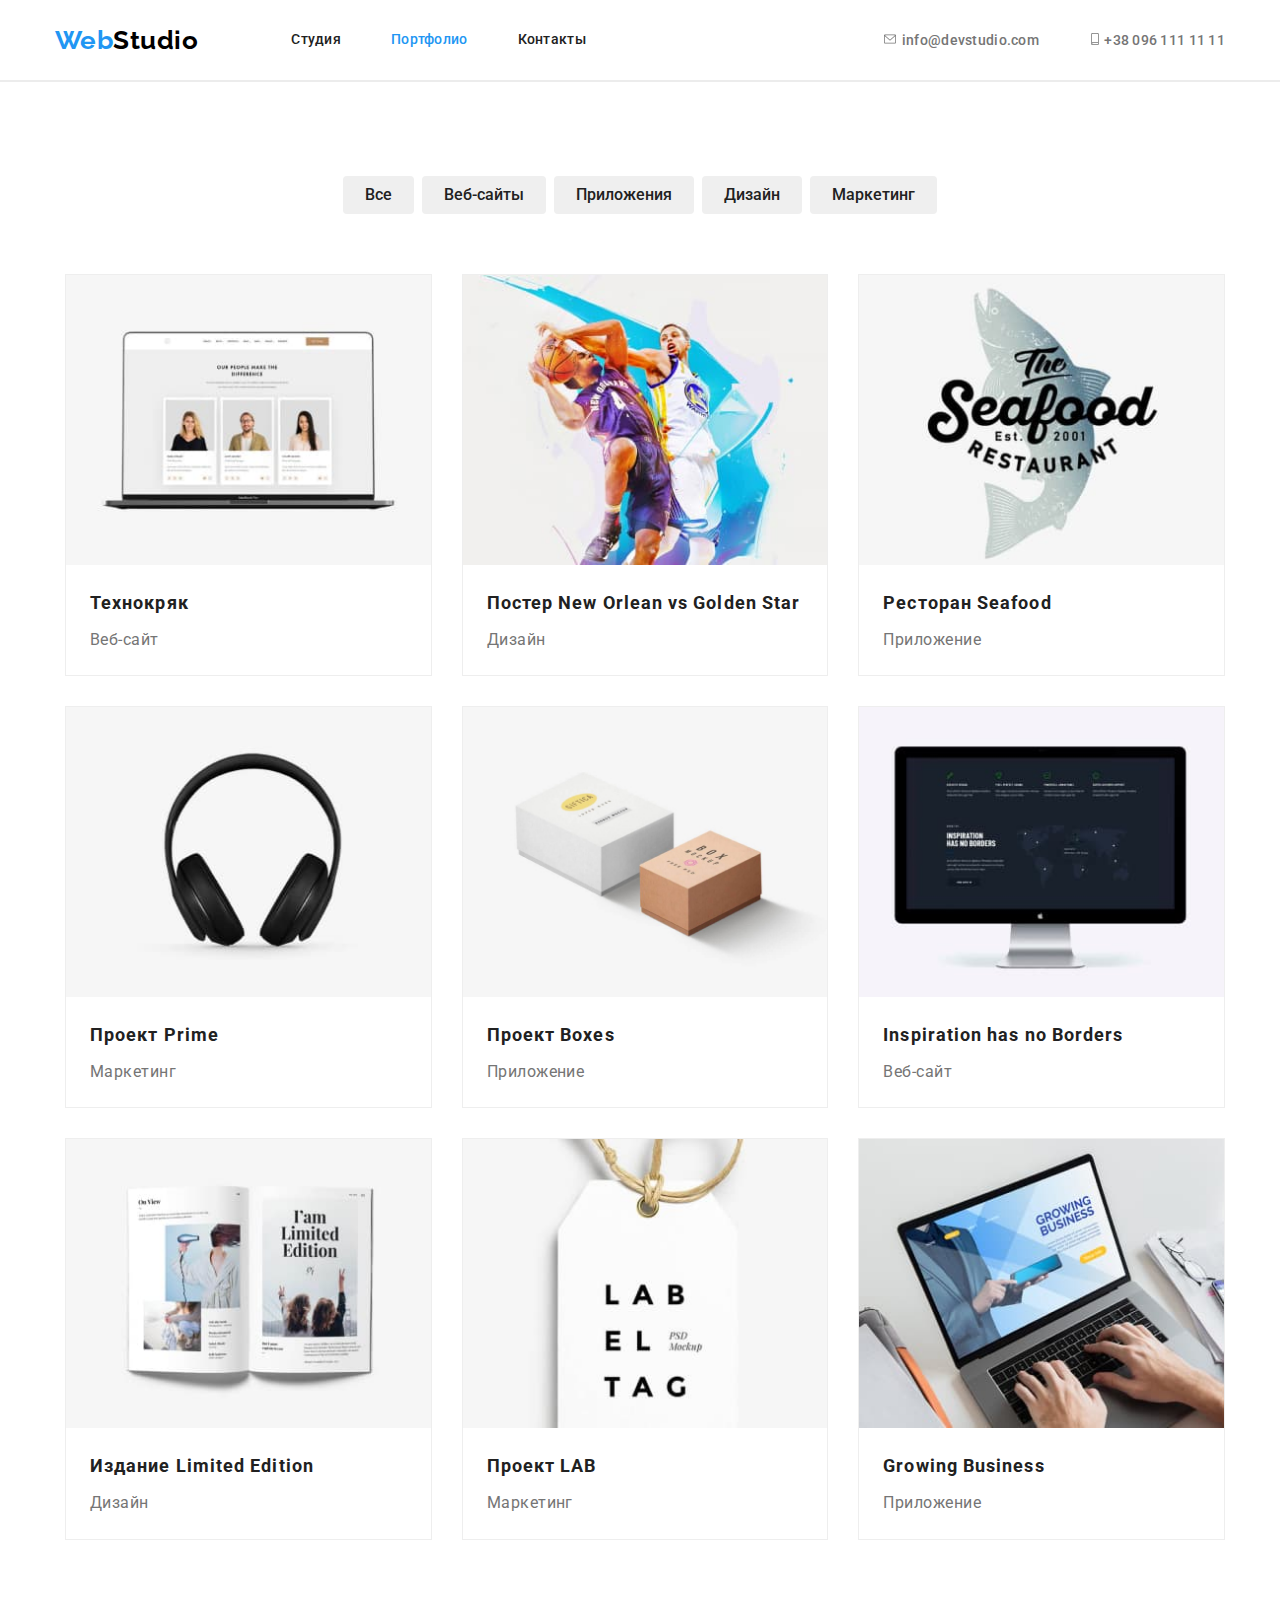
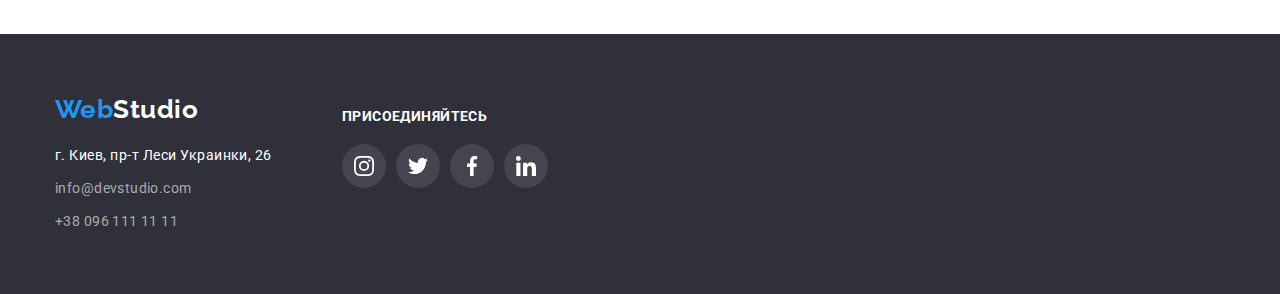
==== portfolio.html @ caa5dbf5 "add copy hw4" ====
<!DOCTYPE html>
<html lang="en">

<head>
  <meta charset="UTF-8" />
  <meta http-equiv="X-UA-Compatible" content="IE=edge" />
  <meta name="viewport" content="width=device-width, initial-scale=1.0" />
  <title>Document</title>
  <link rel="preconnect" href="https://fonts.gstatic.com" />
  <link href="https://fonts.googleapis.com/css2?family=Raleway:wght@700&family=Roboto:wght@400;500;700;900&display=swap"
    rel="stylesheet" />
  <link rel="stylesheet" href="
  https://cdnjs.cloudflare.com/ajax/libs/modern-normalize/1.1.0/modern-normalize.min.css" />
  <link rel="stylesheet" href="./css/styles.css" />
</head>

<body>
  <!-- Шапка -->

  <header>
    <div class="container">
      <div class="header-nav">
        <nav class="nav">
          <!-- Логотип -->
          <a href="./index.html" class="logo"><span>Web</span>Studio</a>

          <!-- Навигация -->
          <ul class="nav-list list">
            <li>
              <a href="./index.html" class="link">Студия</a>
            </li>
            <li>
              <a href="./portfolio.html" class="link current">Портфолио</a>
            </li>
            <li>
              <a href="" class="link">Контакты</a>
            </li>
          </ul>
        </nav>
        <!-- Контакты -->
        <ul class="contact list">
          <li class="contact-item">
            <a href="mailto:info@devstudio.com" class="email">
              <svg class="email-icon" width="18" height="12">
                <use href="./images/icons.svg#envelope"></use>
              </svg>
              info@devstudio.com</a>
          </li class="contact-item">
          <li>
            <a href="tel:+380961111111" class="phonenumber">
              <svg class="phone-icon" width="12" height="12">
                <use href="./images/icons.svg#phone"></use>
              </svg>
              +38 096 111 11 11</a>
          </li>
        </ul>
      </div>
    </div>
  </header>

  <!-- Тело -->

  <main>
    <section class="filter-section">
      <div class="container">
        <h1 hidden>Портфолио</h1>

        <!-- Фильтры -->

        <ul class="filter list">

          <!-- Кнопки -->

          <li class="item">
            <button type="button" class="button">Все</button>
          </li>
          <li class="item">
            <button type="button" class="button">Веб-сайты</button>
          </li>
          <li class="item">
            <button type="button" class="button">Приложения</button>
          </li>
          <li class="item">
            <button type="button" class="button">Дизайн</button>
          </li>
          <li class="item">
            <button type="button" class="button">Маркетинг</button>
          </li>
        </ul>
      </div>
    </section>

    <!-- Проэкты -->

    <section>
      <div class="container">
        <h2 class="section-title" hidden>Projects</h2>
        <ul class="project-list">
          <li>
            <img src="./images/homework2/project1.jpg" alt="Ноутбук" width="370" />
            <h3 class="title">Технокряк</h3>
            <p>Веб-сайт</p>
          </li>

          <li>
            <img src="./images/homework2/project2.jpg" alt="Баскетбол" width="370" />
            <h3 class="title">Постер New Orlean vs Golden Star</h3>
            <p>Дизайн</p>
          </li>

          <li>
            <img src="./images/homework2/project3.jpg" alt="Ресторан Seafood" width="370" />
            <h3 class="title">Ресторан Seafood</h3>
            <p>Приложение</p>
          </li>

          <li>
            <img src="./images/homework2/project4.jpg" alt="Наушники" width="370" />
            <h3 class="title">Проект Prime</h3>
            <p>Маркетинг</p>
          </li>

          <li>
            <img src="./images/homework2/project5.jpg" alt="Две коробки" width="370" />
            <h3 class="title">Проект Boxes</h3>
            <p>Приложение</p>
          </li>

          <li>
            <img src="./images/homework2/project6.jpg" alt="Компьютер" width="370" />
            <h3 class="title">Inspiration has no Borders</h3>
            <p>Веб-сайт</p>
          </li>

          <li>
            <img src="./images/homework2/project7.jpg" alt="Книга" width="370" />
            <h3 class="title">Издание Limited Edition</h3>
            <p>Дизайн</p>
          </li>

          <li>
            <img src="./images/homework2/project8.jpg" alt="Бирка" width="370" />
            <h3 class="title">Проект LAB</h3>
            <p>Маркетинг</p>
          </li>

          <li>
            <img src="./images/homework2/project9.jpg" alt="Печатание на ноутбуке" width="370" />
            <h3 class="title">Growing Business</h3>
            <p>Приложение</p>
          </li>
        </ul>
      </div>
    </section>
  </main>

  <!-- Подвал -->

  <footer>
    <div class="container">
      <div class="footer-list">
        <div class="address-list">
          <a href="./index.html" class="logo"><span>Web</span>Studio</a>
          <address class="address">
            <p>г. Киев, пр-т Леси Украинки, 26</p>
            <a href="mailto:info@devstudio.com">info@devstudio.com</a>
            <a href="tel:+380961111111">+38 096 111 11 11</a>
          </address>
        </div>
        <div class="social-list">
          <h2 class="social-list-title">Присоединяйтесь</h2>
          <ul class="list footer-icon-list">
              <li class="social-item-footer">
                <a class="social-link" href="">
                  <svg class="footer-icon" width="20" height="20">
                    <use href="./images/icons.svg#instagram"></use>
                  </svg>
                </a>
              </li>

              <li class="social-item-footer">
                <a class="social-link" href="">
                  <svg class="footer-icon" width="20" height="20">
                    <use href="./images/icons.svg#twitter"></use>
                  </svg>
                </a>
              </li>

              <li class="social-item-footer">
                <a class="social-link" href="">
                  <svg class="footer-icon" width="20" height="20">
                    <use href="./images/icons.svg#facebook"></use>
                  </svg>
                </a>
              </li>

              <li class="social-item-footer">
                <a class="social-link" href="">
                  <svg class="footer-icon" width="20" height="20">
                    <use href="./images/icons.svg#linkedin"></use>
                  </svg>
                </a>
              </li>
          </ul>
        </div>
        

      </div>



    </div>
  </footer>
</body>

</html>
---- css/styles.css ----
:root {
  --icon-color: #afb1b8;
  --common-bg-color: #ffffff;
  --main-text-color: #757575;
  --secondary-text-color: #212121;
  --accent-color: #2196f3;
  --border-bottom-colour: #ececec;
  --border-project-colour: #eeeeee;
  --card-set-gap: 30px;
  --card-shadow: 0px 2px 1px -1px rgba(0, 0, 0, 0.2),
    0px 1px 1px 0px rgba(0, 0, 0, 0.14), 0px 1px 3px 0px rgba(0, 0, 0, 0.12);
}

body {
  /* max-width: 1600px; */
  background: var(--common-bg-color);
  color: var(--main-text-color);
  font-family: Roboto;
  letter-spacing: 0.03em;
}

header {
  border-bottom: 1px solid var(--border-bottom-colour);
}
main {
  border-top: 1px solid var(--border-bottom-colour);
}

/* Утилиты */
.list,
.project-list {
  list-style: none;
  margin: 0;
  padding: 0;
}

/* * {
  outline: 1px solid tomato;
} */

img {
  display: block;
  max-width: 100%;
}

.container {
  width: 1200px;
  margin-left: auto;
  margin-right: auto;
  padding-left: 15px;
  padding-right: 15px;
  /* background: rgb(228, 228, 197); */
}

/* Логотип */

.logo {
  color: #000000;
  font-family: Raleway, sans-serif;
  font-weight: bold;
  font-size: 26px;
  line-height: 1.19;
  text-decoration: none;
}

span {
  color: var(--accent-color);
}

/* Навигация */
.header-nav {
  display: flex;
  align-items: center;
}
.nav {
  display: flex;
  align-items: center;
}

.nav-list {
  display: flex;
  margin-left: 93px;
}

.nav-list li:not(:last-child) {
  margin-right: 50px;
}

.nav-list .link {
  display: block;
  padding-top: 32px;
  padding-bottom: 32px;
  color: var(--secondary-text-color);
  font-weight: 500;
  font-size: 14px;
  line-height: 1.14;
  letter-spacing: 0.02em;
  text-decoration: none;
}

.nav-list .link:hover,
.nav-list .link:focus {
  color: var(--accent-color);
}
.nav-list .link.current {
  color: var(--accent-color);
}

/* -----------------------Контакты------------------------- */

.email,
.phonenumber {
  color: var(--main-text-color);
  font-weight: 500;
  font-size: 14px;
  line-height: 1.14;
  letter-spacing: 0.02em;
  text-decoration: none;
}
.email:hover,
.email:focus {
  color: var(--accent-color);
}
.phonenumber:hover,
.phonenumber:focus {
  color: var(--accent-color);
}
.contact {
  display: flex;
  margin-left: auto;
}
.contact li:not(:last-child) {
  margin-right: 50px;
}
/* .email::before {
  display: inline-block;
  content: '';
  width: 16px;
  height: 12px;
  margin-right: 10px;
  background-image: url(../images/svg/envelope.svg);
  
} */
/* .phonenumber::before {
  display: inline-block;
  content: '';
  width: 10px;
  height: 16px;
  margin-right: 10px;
  background-image: url(../images/svg/smartphone.svg);
  background-repeat: no-repeat;
  background-position: bottom;
  
} */
.email-icon,
.phone-icon {
  fill: currentColor;
}

/*---------------------------- Герой----------------------- */

.hero {
  max-width: 1600px;
  height: 600px;
  margin-left: auto;
  margin-right: auto;

  padding-top: 200px;
  padding-bottom: 200px;

  /* background:#2F303A; */
  background-image: linear-gradient(
      to right,
      rgba(47, 48, 58, 0.4),
      rgba(47, 48, 58, 0.4)
    ),
    url(../images/Img.jpg);

  /* background-image: url(../images/Img.jpg); */
}

.hero-title {
  margin: 0 237px;

  color: var(--common-bg-color);
  font-weight: 900;
  font-size: 44px;
  line-height: 1.36;
  text-align: center;
  letter-spacing: 0.06em;
  text-transform: uppercase;
}

/* --------------------Кнопки----------------------- */

.hero-btn.button {
  display: flex;
  margin: 30px auto 0;
  padding: 10px 32px;
  border: none;
  border-radius: 4px;

  color: #ffffff;
  background: var(--accent-color);
  font-family: Roboto;
  font-weight: 700;
  font-size: 16px;
  line-height: 2;
  align-items: center;
  letter-spacing: 0.06em;
  cursor: pointer;
}

.button {
  color: var(--secondary-text-color);
  font-family: Roboto;
  font-weight: 500;
  font-size: 16px;
  line-height: 1.63;
  cursor: pointer;
}
.button:focus,
.button:hover {
  background: var(--accent-color);
  color: var(--common-bg-color);
  box-shadow: var(--card-shadow);
}

/* Особенности */

.features-section {
  padding-top: 94px;
  padding-bottom: 94px;
}
.features .list {
  display: flex;
}

.list .item + .item {
  margin-left: 30px;
}

.section-title {
  color: var(--secondary-text-color);
  font-weight: 700;
  font-size: 36px;
  line-height: 1.17;
  text-align: center;
  margin-top: 0;
  margin-bottom: 50px;
}

.list .title {
  margin-top: 30px;
  margin-bottom: 10px;
  color: var(--secondary-text-color);
  font-weight: 700;
  font-size: 14px;
  line-height: 1.63;
  text-transform: uppercase;
  /* text-align: center; */
}
.features-list {
  text-align: left;
}

.list p {
  font-weight: 400;
  font-size: 14px;
  line-height: 1.63;
  margin-top: 0;
  margin-bottom: 0;
}
/* .ditails::before,
.punctuality::before, 
.planning::before, 
.technologies::before {
  display: block;
  content: '';
  height: 120px;
  background-color: #F5F4FA;
  background-repeat: no-repeat;
  background-position: center;
  margin-bottom: 10px;
}
.ditails::before {
  background-image: url(../images/svg/antenna.svg);
}
.punctuality::before {
  background-image: url(../images/svg/clock.svg)
}
.planning::before {
  background-image: url(../images/svg/diagram.svg)
}
.technologies::before {
  background-image: url(../images/svg/astronaut.svg)
} */
.features-icon {
  display: block;
  margin-bottom: 10px;
  height: 120px;
  background-color: #f5f4fa;
  text-align: center;
  padding: 25px 100px;
}

/* Чем мы занимаемся */

.work {
  padding-bottom: 94px;
  /* background: teal; */
}

.work-list {
  display: flex;
}

.work-list .item + .item {
  margin-left: 30px;
}

/*---------------------- Наша команда --------------------------*/

.team-section {
  padding-bottom: 94px;
  padding-top: 94px;
}

.team-list {
  display: flex;
}

.team-list p {
  text-align: center;
}

.team-list .title {
  text-align: center;
  text-transform: none;
  font-weight: 500;
  font-size: 16px;
  line-height: 1.19;
}

.team-section {
  background: #f5f4fa;
}
.team-list .item {
  padding-bottom: 30px;
  border-radius: 3px;
  background: var(--common-bg-color);
  box-shadow: var(--card-shadow);
  overflow: hidden;
}

.team-list .item + .item {
  margin-left: 30px;
}

.team-icon-list {
  display: flex;
  align-items: center;
  margin-top: 16px;
  margin-left: 35px;

  /* outline: 1px solid teal; */
}

.social-link {
  display: flex;
  width: 44px;
  height: 44px;
  border-radius: 50%;
  justify-content: center;
  align-items: center;
}

.social-item:not(:last-child) {
  margin-right: 10px;
}

.social-icon {
  fill: var(--icon-color);
  /* outline: 1px solid tomato; */
}


.team-link:hover{
  background-color: var(--accent-color);
  
}
.team-link:hover .social-icon {
  fill: var(--common-bg-color);
}

/* ---------------------------Постоянный клиенты-------------------------- */

.clients-section-title {
  margin-top: 94px;
  margin-bottom: 0;


  font-weight: 700;
  font-size: 36px;
  line-height: 42px;
  text-align: center;
  letter-spacing: 0.03em;
  color: var(--secondary-text-color);

}




.clients-list {
  display: flex;
  margin-top: 50px;
  margin-bottom: 94px;

  /* outline: 1px solid tomato; */
}

.clients-item {
  display: flex;
  justify-content: center;
  align-items: center;
  
  
  
  
}

.clients-item:not(:last-child) {
  margin-right: 30px;
}

.clients-link {
  display: flex;
  width: 170px;
  height: 92px;
  justify-content: center;
  align-items: center;
  border: 1px solid #AFB1B8;
  border-radius: 4px;
  
}

.clients-icon {
  fill: #AFB1B8;
  
  /* max-width: 100%;
  max-height: 100%; */
  
  
  /* outline: 1px solid teal; */
}

.clients-link:hover {
  border-color: var(--accent-color);
}

.clients-link:hover .clients-icon {
  
  fill: var(--accent-color);
}








/* -----------------------FOOTER-------------------- */

footer .logo {
  display: block;
  margin-bottom: 20px;
  color: #ffffff;
}
footer {
  padding: 60px 0;
  background: #2f303a;
}

.address p {
  color: var(--common-bg-color);
  font-style: normal;
  font-weight: 400;
  font-size: 14px;
  line-height: 1.7;
  margin-top: 0;
  margin-bottom: 9px;
}

.address a {
  color: rgba(255, 255, 255, 0.6);
  font-weight: 400;
  font-style: normal;
  font-size: 14px;
  line-height: 1.71;
  letter-spacing: 0.03em;
  text-decoration: none;
  display: block;
}
.address a:not(:last-child) {
  margin-bottom: 9px;
}

.address a:focus,
.address a:hover {
  color: var(--accent-color);
}

.footer-list {
  display: flex;
  
}

.social-list {
  margin-top: 15px;
  margin-left: 70px;
}



.social-list-title {
  margin: 0;
  font-weight: 700;
  font-size: 14px;
  line-height: 1.14;
  letter-spacing: 0.03em;
  text-transform: uppercase;
  color: var(--common-bg-color);
}

.footer-icon-list {
  display: flex;
  
  
  align-items: center;
  margin-top: 20px;

  /* outline: 1px solid tomato; */
}

.social-item-footer:not(:last-child) {
  margin-right: 10px;
}

.social-item-footer {
  background-color: rgba(255, 255, 255, 0.1);
  border-radius: 50%;
}

.social-link-footer {
  display: flex;
  width: 44px;
  height: 44px;
  
  justify-content: center;
  align-items: center;
  
  /* background-color: tomato; */
}

.footer-icon {
  max-width: 100%;
  max-height: 100%;
  fill: var(--common-bg-color);
  
}

.social-link:hover  {
  background-color: var(--accent-color);
}

/* Портфолио */

/* Фильтры */
.filter-section {
  padding-top: 94px;
  padding-bottom: 50px;}

.filter {
  display: flex;
  justify-content: center;
}

.filter .item + .item {
  margin-left: 8px;
}


/* Проэкты */

.project-list {
  display: flex;
  flex-wrap: wrap;
  margin-top: -20px;
  margin-left: -20px;
  padding-bottom: 94px;
}

.project-list > li {
  margin-left: var(--card-set-gap);
  margin-top: var(--card-set-gap);
  flex-basis: calc(100% / 3 - var(--card-set-gap));
  border: 1px solid var(--border-project-colour);

}

.project-list > li:hover {
  box-shadow: var(--card-shadow);

}



.project-list .title {
  margin: 20px 24px 4px 24px;

  color: var(--secondary-text-color);
  font-weight: bold;
  font-size: 18px;
  line-height: 2;
  letter-spacing: 0.06em;
}

.project-list p {
  margin: 0 24px 20px 24px;

  font-weight: 400;
  font-size: 16px;
  line-height: 1.88;
}

.item .button {
  padding: 6px 22px;
  border: none;
  border-radius: 4px;
}
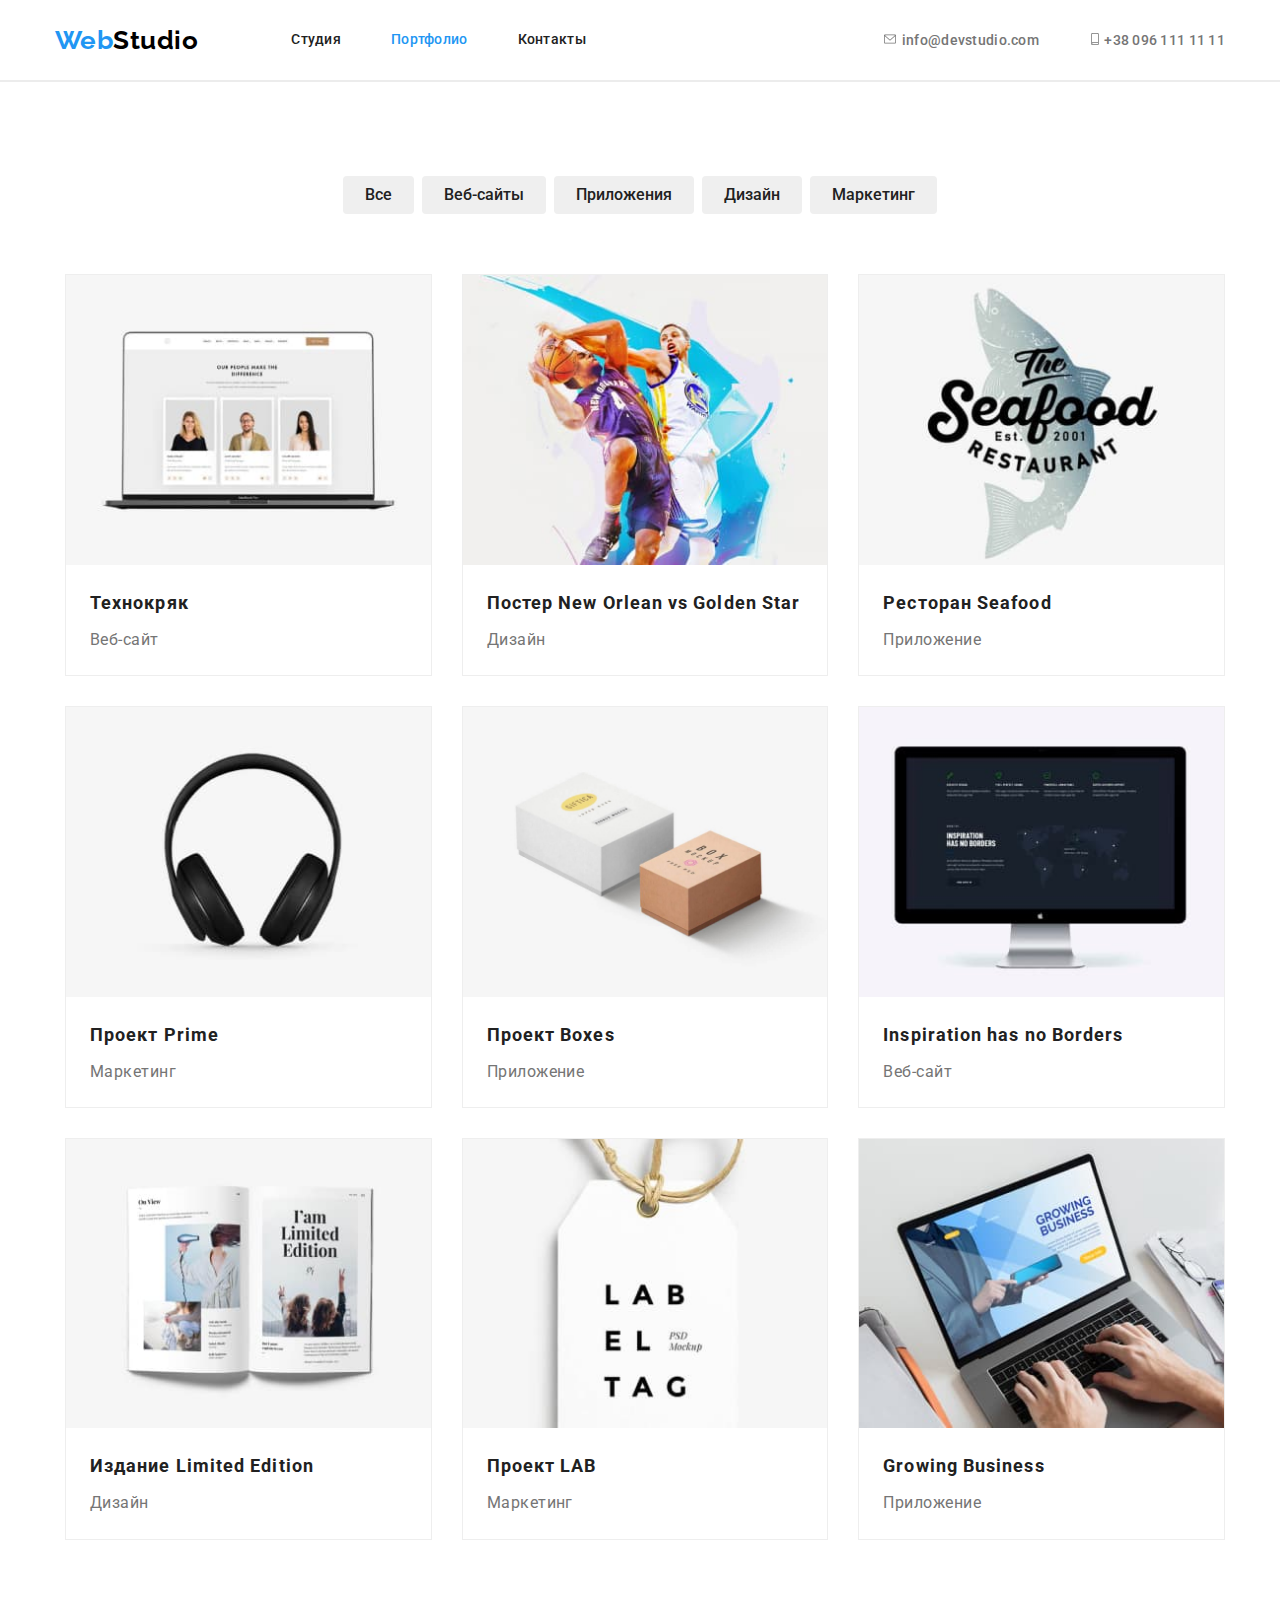
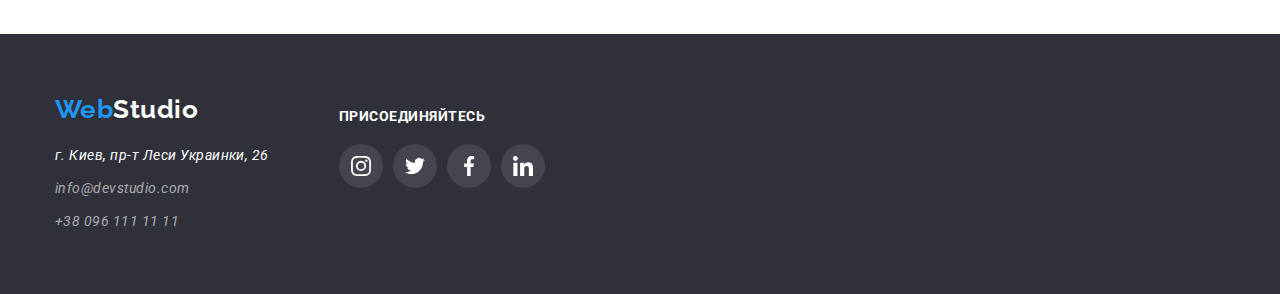
==== commit 5b34d679: "add transition" ====
--- a/portfolio.html
+++ b/portfolio.html
@@ -27,17 +27,19 @@
           <!-- Навигация -->
           <ul class="nav-list list">
             <li>
-              <a href="./index.html" class="link">Студия</a>
+              <a href="./index.html" class="nav-link">Студия</a>
             </li>
             <li>
-              <a href="./portfolio.html" class="link current">Портфолио</a>
+              <a href="./portfolio.html" class="nav-link current">Портфолио</a>
             </li>
             <li>
-              <a href="" class="link">Контакты</a>
+              <a href="" class="nav-link">Контакты</a>
             </li>
           </ul>
         </nav>
-        <!-- Контакты -->
+
+        <!---------------- Контакты ----------------->
+
         <ul class="contact list">
           <li class="contact-item">
             <a href="mailto:info@devstudio.com" class="email">
@@ -45,6 +47,7 @@
                 <use href="./images/icons.svg#envelope"></use>
               </svg>
               info@devstudio.com</a>
+
           </li class="contact-item">
           <li>
             <a href="tel:+380961111111" class="phonenumber">
@@ -58,18 +61,18 @@
     </div>
   </header>
 
-  <!-- Тело -->
+  <!--  ----------------------Тело----------------- -->
 
   <main>
     <section class="filter-section">
       <div class="container">
         <h1 hidden>Портфолио</h1>
 
-        <!-- Фильтры -->
+        <!-- -----------------Фильтры------------ -->
 
         <ul class="filter list">
 
-          <!-- Кнопки -->
+          <!-- ---------------Кнопки------------- -->
 
           <li class="item">
             <button type="button" class="button">Все</button>
--- a/css/styles.css
+++ b/css/styles.css
@@ -9,10 +9,10 @@
   --card-set-gap: 30px;
   --card-shadow: 0px 2px 1px -1px rgba(0, 0, 0, 0.2),
     0px 1px 1px 0px rgba(0, 0, 0, 0.14), 0px 1px 3px 0px rgba(0, 0, 0, 0.12);
+  --transition-timing: cubic-bezier(0.4, 0, 0.2, 1);
 }
 
 body {
-  /* max-width: 1600px; */
   background: var(--common-bg-color);
   color: var(--main-text-color);
   font-family: Roboto;
@@ -86,7 +86,7 @@
   margin-right: 50px;
 }
 
-.nav-list .link {
+.nav-list .nav-link {
   display: block;
   padding-top: 32px;
   padding-bottom: 32px;
@@ -96,13 +96,17 @@
   line-height: 1.14;
   letter-spacing: 0.02em;
   text-decoration: none;
-}
-
-.nav-list .link:hover,
-.nav-list .link:focus {
+
+  transition-property: color;
+  transition-duration: 250ms;
+  transition-timing-function: var(--transition-timing);
+}
+
+.nav-list .nav-link:hover,
+.nav-list .nav-link:focus {
   color: var(--accent-color);
 }
-.nav-list .link.current {
+.nav-list .nav-link.current {
   color: var(--accent-color);
 }
 
@@ -116,42 +120,31 @@
   line-height: 1.14;
   letter-spacing: 0.02em;
   text-decoration: none;
-}
+
+  transition-property: color;
+  transition-duration: 250ms;
+  transition-timing-function: var(--transition-timing);
+}
+
 .email:hover,
 .email:focus {
   color: var(--accent-color);
 }
+
 .phonenumber:hover,
 .phonenumber:focus {
   color: var(--accent-color);
 }
+
 .contact {
   display: flex;
   margin-left: auto;
 }
+
 .contact li:not(:last-child) {
   margin-right: 50px;
 }
-/* .email::before {
-  display: inline-block;
-  content: '';
-  width: 16px;
-  height: 12px;
-  margin-right: 10px;
-  background-image: url(../images/svg/envelope.svg);
-  
-} */
-/* .phonenumber::before {
-  display: inline-block;
-  content: '';
-  width: 10px;
-  height: 16px;
-  margin-right: 10px;
-  background-image: url(../images/svg/smartphone.svg);
-  background-repeat: no-repeat;
-  background-position: bottom;
-  
-} */
+
 .email-icon,
 .phone-icon {
   fill: currentColor;
@@ -218,10 +211,18 @@
   font-size: 16px;
   line-height: 1.63;
   cursor: pointer;
-}
+  box-shadow: none;
+
+  transition-property: color, background-color, box-shadow;
+  transition-duration: 250ms;
+  transition-timing-function: var(--transition-timing);
+
+
+}
+
 .button:focus,
 .button:hover {
-  background: var(--accent-color);
+  background-color: var(--accent-color);
   color: var(--common-bg-color);
   box-shadow: var(--card-shadow);
 }
@@ -304,7 +305,7 @@
   padding: 25px 100px;
 }
 
-/* Чем мы занимаемся */
+/*------------------------------- Чем мы занимаемся -----------------*/
 
 .work {
   padding-bottom: 94px;
@@ -319,7 +320,44 @@
   margin-left: 30px;
 }
 
-/*---------------------- Наша команда --------------------------*/
+.work-thumb { 
+  position: relative;
+
+}
+
+.work-list .work-title {
+  margin: 0;
+  padding-top: 27px;
+  padding-bottom: 27px;
+  /* padding-left: 82px; */
+  position: absolute;
+  bottom: 0;
+  left: 0;
+  width: 100%;
+  border: transparent;
+
+  text-transform: uppercase;
+  font-weight: 700;
+  font-size: 14px;
+  line-height: 1.14;
+  text-align: center;
+  color: #FFFFFF;
+  background: rgba(47, 48, 58, 0.8);
+  
+  transition-property: box-shadow, border;
+  transition-duration: 250ms;
+  transition-timing-function: var(--transition-timing);
+
+}
+
+.work-thumb:hover .work-title {
+  box-shadow: 0px 4px 4px rgba(0, 0, 0, 0.25);
+  border: 1px solid #000000;;
+}
+
+
+
+/*-------------------------------- Наша команда --------------------------*/
 
 .team-section {
   padding-bottom: 94px;
@@ -373,6 +411,10 @@
   border-radius: 50%;
   justify-content: center;
   align-items: center;
+
+  transition-property: background-color;
+  transition-duration: 250ms;
+  transition-timing-function: var(--transition-timing);
 }
 
 .social-item:not(:last-child) {
@@ -382,6 +424,10 @@
 .social-icon {
   fill: var(--icon-color);
   /* outline: 1px solid tomato; */
+
+  transition-property: fill;
+  transition-duration: 250ms;
+  transition-timing-function: var(--transition-timing);
 }
 
 
@@ -404,7 +450,6 @@
   font-size: 36px;
   line-height: 42px;
   text-align: center;
-  letter-spacing: 0.03em;
   color: var(--secondary-text-color);
 
 }
@@ -442,6 +487,10 @@
   align-items: center;
   border: 1px solid #AFB1B8;
   border-radius: 4px;
+
+  transition-property: border-color;
+  transition-duration: 250ms;
+  transition-timing-function: var(--transition-timing);
   
 }
 
@@ -451,8 +500,11 @@
   /* max-width: 100%;
   max-height: 100%; */
   
-  
-  /* outline: 1px solid teal; */
+  transition-property: fill;
+  transition-duration: 250ms;
+  transition-timing-function: var(--transition-timing);
+
+  
 }
 
 .clients-link:hover {
@@ -485,7 +537,7 @@
 
 .address p {
   color: var(--common-bg-color);
-  font-style: normal;
+  font-style: 400;
   font-weight: 400;
   font-size: 14px;
   line-height: 1.7;
@@ -496,12 +548,15 @@
 .address a {
   color: rgba(255, 255, 255, 0.6);
   font-weight: 400;
-  font-style: normal;
+  font-style: 400;
   font-size: 14px;
   line-height: 1.71;
-  letter-spacing: 0.03em;
   text-decoration: none;
   display: block;
+
+  transition-property: color;
+  transition-duration: 250ms;
+  transition-timing-function: var(--transition-timing);
 }
 .address a:not(:last-child) {
   margin-bottom: 9px;
@@ -529,7 +584,6 @@
   font-weight: 700;
   font-size: 14px;
   line-height: 1.14;
-  letter-spacing: 0.03em;
   text-transform: uppercase;
   color: var(--common-bg-color);
 }
@@ -553,21 +607,12 @@
   border-radius: 50%;
 }
 
-.social-link-footer {
-  display: flex;
-  width: 44px;
-  height: 44px;
-  
-  justify-content: center;
-  align-items: center;
-  
-  /* background-color: tomato; */
-}
 
 .footer-icon {
   max-width: 100%;
   max-height: 100%;
   fill: var(--common-bg-color);
+
   
 }
 
@@ -575,7 +620,7 @@
   background-color: var(--accent-color);
 }
 
-/* Портфолио */
+/*----------------------------------------- Портфолио ----------------------------*/
 
 /* Фильтры */
 .filter-section {
@@ -592,7 +637,7 @@
 }
 
 
-/* Проэкты */
+/*------------------------------------------ Проэкты ---------------------------*/
 
 .project-list {
   display: flex;
@@ -607,7 +652,11 @@
   margin-top: var(--card-set-gap);
   flex-basis: calc(100% / 3 - var(--card-set-gap));
   border: 1px solid var(--border-project-colour);
-
+  box-shadow: none;
+
+  transition-property: box-shadow;
+  transition-duration: 250ms;
+  transition-timing-function: var(--transition-timing);
 }
 
 .project-list > li:hover {
@@ -640,3 +689,4 @@
   border: none;
   border-radius: 4px;
 }
+
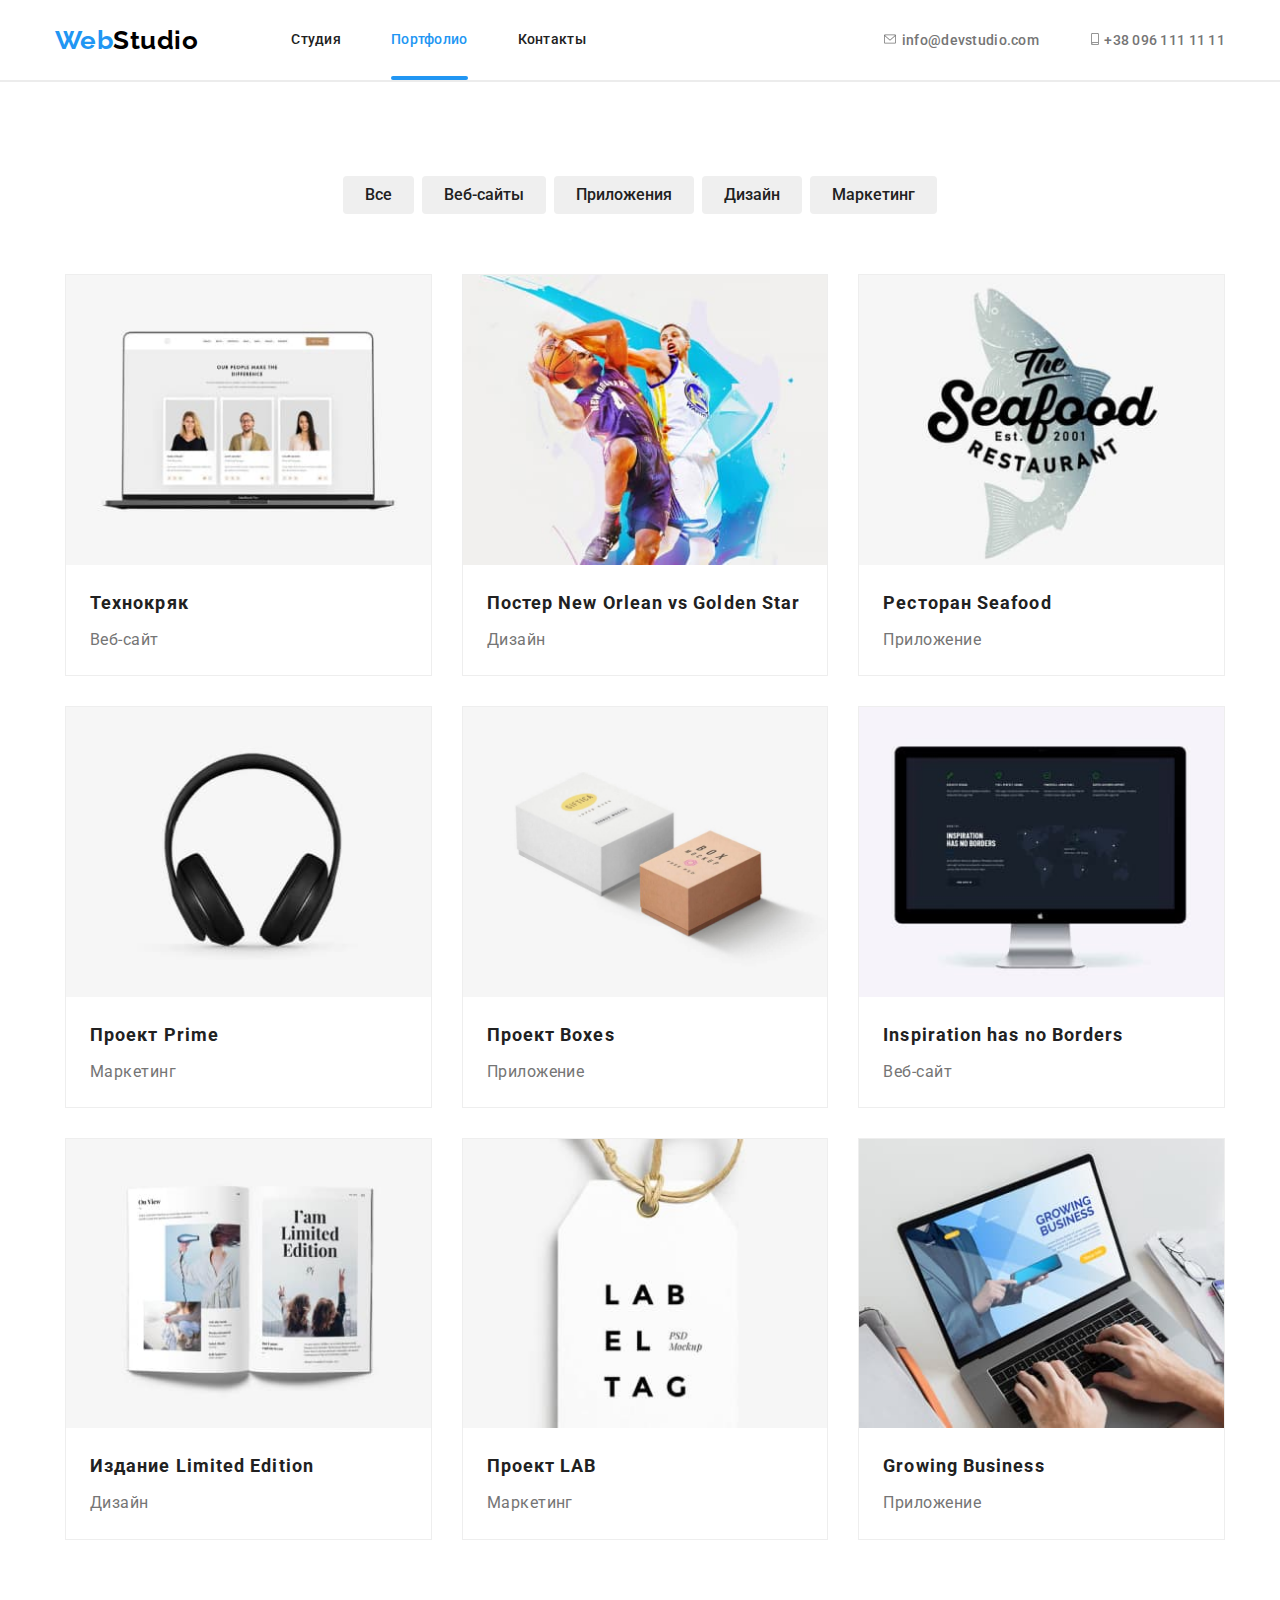
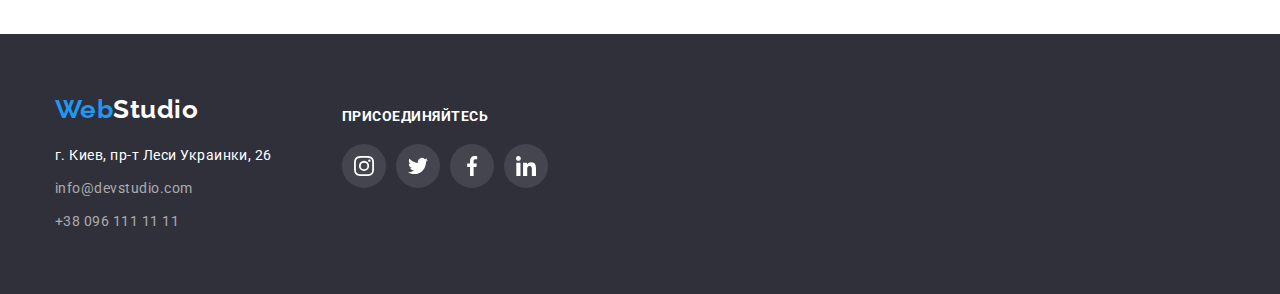
==== commit 101fb676: "add svg" ====
--- a/portfolio.html
+++ b/portfolio.html
@@ -99,56 +99,84 @@
       <div class="container">
         <h2 class="section-title" hidden>Projects</h2>
         <ul class="project-list">
-          <li>
-            <img src="./images/homework2/project1.jpg" alt="Ноутбук" width="370" />
+          <li class="project-item">
+            <div class="project-thumb">
+              <img src="./images/homework2/project1.jpg" alt="Ноутбук" width="370" />
+              <p class="project overlay">Технокряк это современная площадка распространения коронавируса. Компании используют эту платформу для цифрового шпионажа и атак на защищённые сервера конкурентов.</p>
+            </div>
+            
             <h3 class="title">Технокряк</h3>
             <p>Веб-сайт</p>
           </li>
 
-          <li>
+          <li class="project-item">
+            <div class="project-thumb">
             <img src="./images/homework2/project2.jpg" alt="Баскетбол" width="370" />
+            <p class="project overlay">Технокряк это современная площадка распространения коронавируса. Компании используют эту платформу для цифрового шпионажа и атак на защищённые сервера конкурентов.</p>
+            </div>
             <h3 class="title">Постер New Orlean vs Golden Star</h3>
             <p>Дизайн</p>
           </li>
 
-          <li>
+          <li class="project-item">
+            <div class="project-thumb">
             <img src="./images/homework2/project3.jpg" alt="Ресторан Seafood" width="370" />
+            <p class="project overlay">Технокряк это современная площадка распространения коронавируса. Компании используют эту платформу для цифрового шпионажа и атак на защищённые сервера конкурентов.</p>
+            </div>
             <h3 class="title">Ресторан Seafood</h3>
             <p>Приложение</p>
           </li>
 
-          <li>
+          <li class="project-item">
+            <div class="project-thumb">
             <img src="./images/homework2/project4.jpg" alt="Наушники" width="370" />
+            <p class="project overlay">Технокряк это современная площадка распространения коронавируса. Компании используют эту платформу для цифрового шпионажа и атак на защищённые сервера конкурентов.</p>
+            </div>
             <h3 class="title">Проект Prime</h3>
             <p>Маркетинг</p>
           </li>
 
-          <li>
+          <li class="project-item">
+            <div class="project-thumb">
             <img src="./images/homework2/project5.jpg" alt="Две коробки" width="370" />
+            <p class="project overlay">Технокряк это современная площадка распространения коронавируса. Компании используют эту платформу для цифрового шпионажа и атак на защищённые сервера конкурентов.</p>
+            </div>
             <h3 class="title">Проект Boxes</h3>
             <p>Приложение</p>
           </li>
 
-          <li>
+          <li class="project-item">
+            <div class="project-thumb">
             <img src="./images/homework2/project6.jpg" alt="Компьютер" width="370" />
+            <p class="project overlay">Технокряк это современная площадка распространения коронавируса. Компании используют эту платформу для цифрового шпионажа и атак на защищённые сервера конкурентов.</p>
+            </div>
             <h3 class="title">Inspiration has no Borders</h3>
             <p>Веб-сайт</p>
           </li>
 
-          <li>
+          <li class="project-item">
+            <div class="project-thumb">
             <img src="./images/homework2/project7.jpg" alt="Книга" width="370" />
+            <p class="project overlay">Технокряк это современная площадка распространения коронавируса. Компании используют эту платформу для цифрового шпионажа и атак на защищённые сервера конкурентов.</p>
+            </div>
             <h3 class="title">Издание Limited Edition</h3>
             <p>Дизайн</p>
           </li>
 
-          <li>
+          <li class="project-item">
+            <div class="project-thumb">
             <img src="./images/homework2/project8.jpg" alt="Бирка" width="370" />
+            <p class="project overlay">Технокряк это современная площадка распространения коронавируса. Компании используют эту платформу для цифрового шпионажа и атак на защищённые сервера конкурентов.</p>
+            </div>
             <h3 class="title">Проект LAB</h3>
             <p>Маркетинг</p>
           </li>
 
-          <li>
+          <li class="project-item">
+            <div class="project-thumb">
             <img src="./images/homework2/project9.jpg" alt="Печатание на ноутбуке" width="370" />
+            <p class="project overlay">Технокряк это современная площадка распространения коронавируса. Компании используют эту платформу для цифрового шпионажа и атак на защищённые сервера конкурентов.</p>
+            </div>
             <h3 class="title">Growing Business</h3>
             <p>Приложение</p>
           </li>
--- a/css/styles.css
+++ b/css/styles.css
@@ -89,7 +89,7 @@
 .nav-list .nav-link {
   display: block;
   padding-top: 32px;
-  padding-bottom: 32px;
+  /* padding-bottom: 32px; */
   color: var(--secondary-text-color);
   font-weight: 500;
   font-size: 14px;
@@ -108,6 +108,15 @@
 }
 .nav-list .nav-link.current {
   color: var(--accent-color);
+}
+
+.current::after {
+  display: flex;
+  content: '';
+  margin-top: 28px;
+  border-bottom: 4px solid var(--accent-color);
+  border-radius: 2px;
+
 }
 
 /* -----------------------Контакты------------------------- */
@@ -182,6 +191,48 @@
   text-align: center;
   letter-spacing: 0.06em;
   text-transform: uppercase;
+}
+
+.backdrop {
+  position: fixed;
+  top: 0;
+  left: 0;
+  width: 100%;
+  height: 100%;
+  background-color: rgba(0, 0, 0, 0.2);
+  
+}
+
+.backdrop.is-hidden {
+  opacity: 0;
+  pointer-events: none;
+}
+
+.modal {
+  position: absolute;
+  top: 50%;
+  left: 50%;
+  transform: translate(-50%, -50%);
+  min-width: 528px;
+  min-height: 581px;
+
+  background-color: #FFFFFF;
+  box-shadow: 0px 1px 3px rgba(0, 0, 0, 0.12), 0px 1px 1px rgba(0, 0, 0, 0.14), 0px 2px 1px rgba(0, 0, 0, 0.2);
+  border-radius: 4px;
+}
+
+.close-btn {
+  position: absolute;
+  top: 8px;
+  right: 8px;
+
+  background-color: #FFFFFF;
+  border: 1px solid rgba(0, 0, 0, 0.1);
+  width: 30px;
+  height: 30px;
+  padding: 6px;
+  border-radius: 50%;
+  /* fill: var(--secondary-text-color); */
 }
 
 /* --------------------Кнопки----------------------- */
@@ -537,7 +588,7 @@
 
 .address p {
   color: var(--common-bg-color);
-  font-style: 400;
+  font-style: normal;
   font-weight: 400;
   font-size: 14px;
   line-height: 1.7;
@@ -547,17 +598,21 @@
 
 .address a {
   color: rgba(255, 255, 255, 0.6);
+  font-style: normal;
   font-weight: 400;
-  font-style: 400;
+  font-style: normal;
   font-size: 14px;
   line-height: 1.71;
   text-decoration: none;
+  
   display: block;
 
   transition-property: color;
   transition-duration: 250ms;
   transition-timing-function: var(--transition-timing);
 }
+
+
 .address a:not(:last-child) {
   margin-bottom: 9px;
 }
@@ -636,6 +691,71 @@
   margin-left: 8px;
 }
 
+.project-thumb {
+  position: relative;
+  overflow: hidden;
+}
+  
+/* .project-item {
+  overflow: hidden;
+} */
+
+.project.overlay {
+  position: absolute;
+  top: 0;
+  left: 0;
+  margin: 0;
+  padding: 63px 24px;
+  
+
+  font-style: normal;
+  font-weight: normal;
+  font-size: 18px;
+  line-height: 1.56;
+  color: var(--common-bg-color);
+  
+  opacity: 0;
+
+  transition-property: opacity;
+  transition-duration: 250ms;
+  transition-timing-function: var(--transition-timing);
+
+
+}
+
+.project-item:hover .project.overlay{
+  opacity: 1;
+}
+
+.project-thumb::before {
+  display: inline-block;
+  content: '';
+
+  position: absolute;
+  top: 0;
+  left: 0;
+  width: 100%;
+  height: 100%;
+
+  
+  background-color: rgba(33, 150, 243, 0.9);
+  opacity: 0;
+
+  transition-property: opacity, transform;
+  transition-duration: 250ms;
+  transition-timing-function: var(--transition-timing);
+
+  transform: translateY(100%);
+}
+
+
+
+.project-item:hover .project-thumb::before {
+  transform: translateY(0);
+  opacity: 1;
+  
+}
+
 
 /*------------------------------------------ Проэкты ---------------------------*/
 
